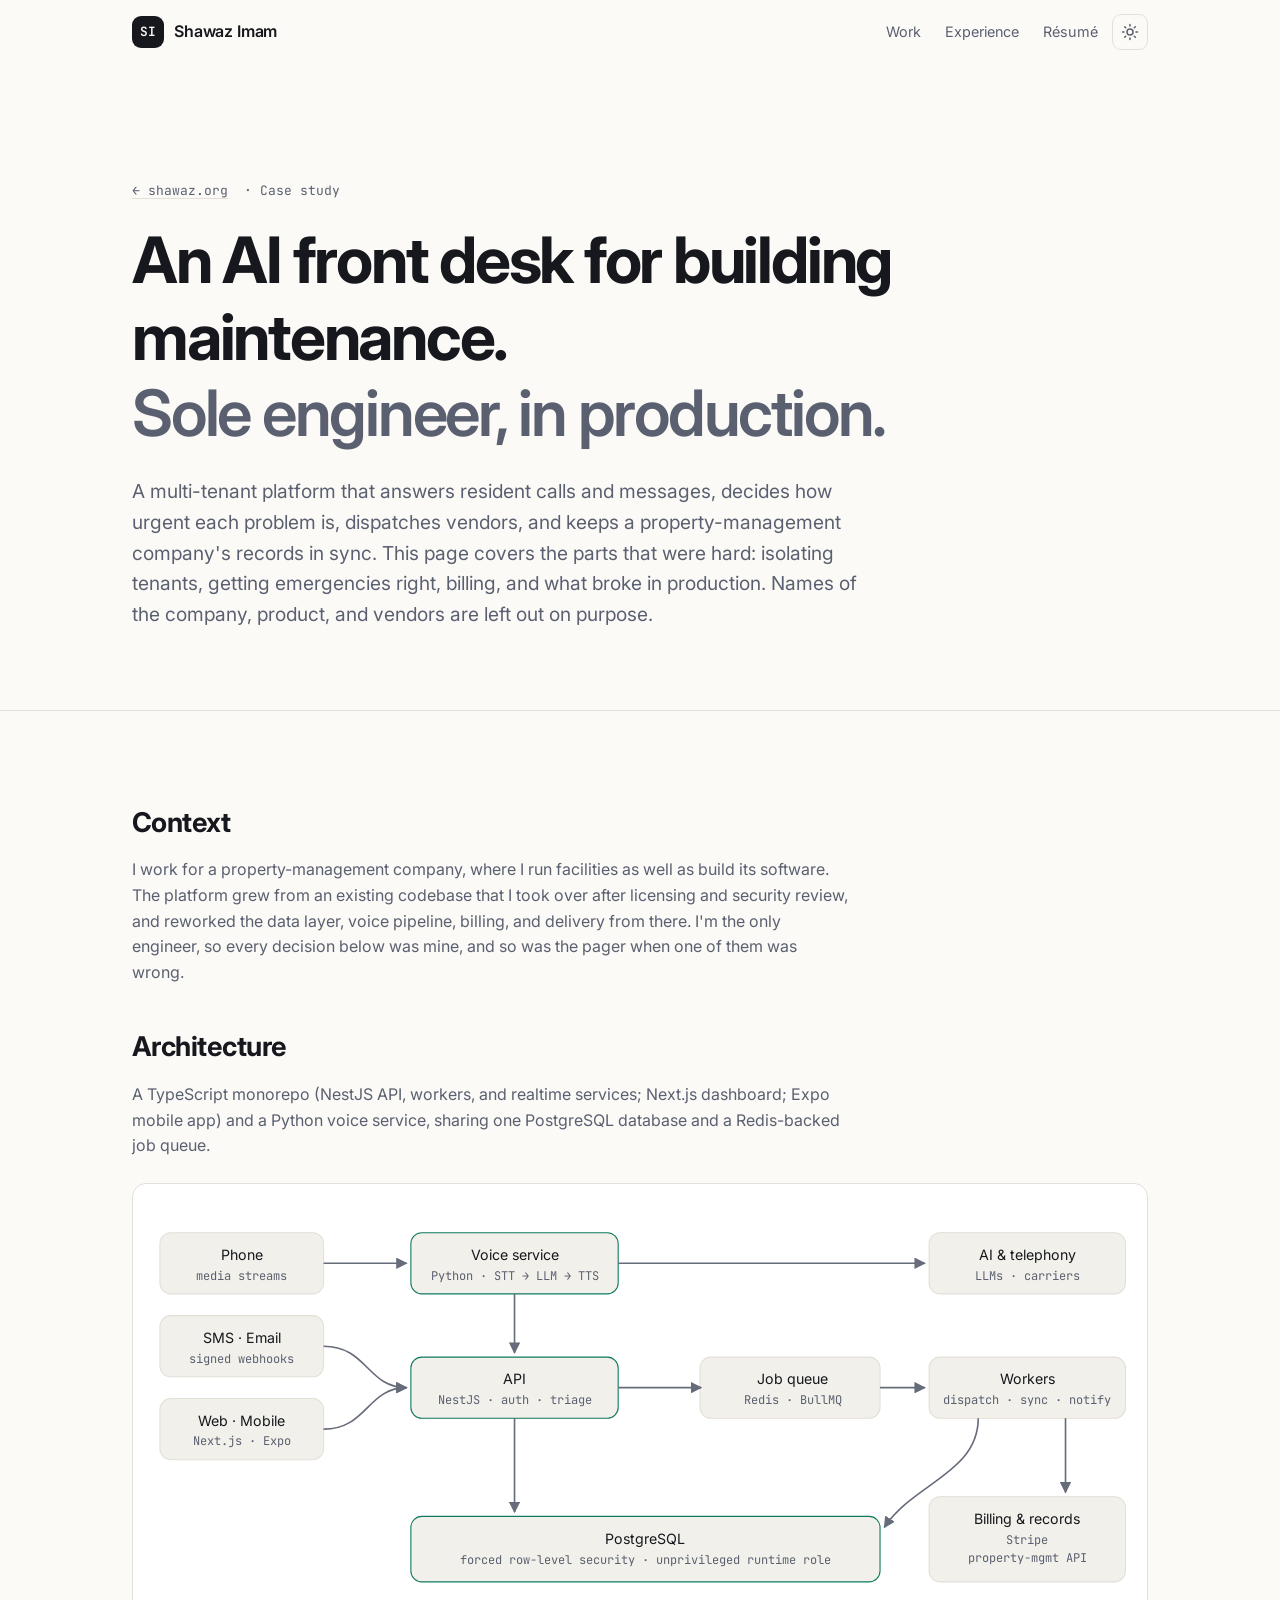
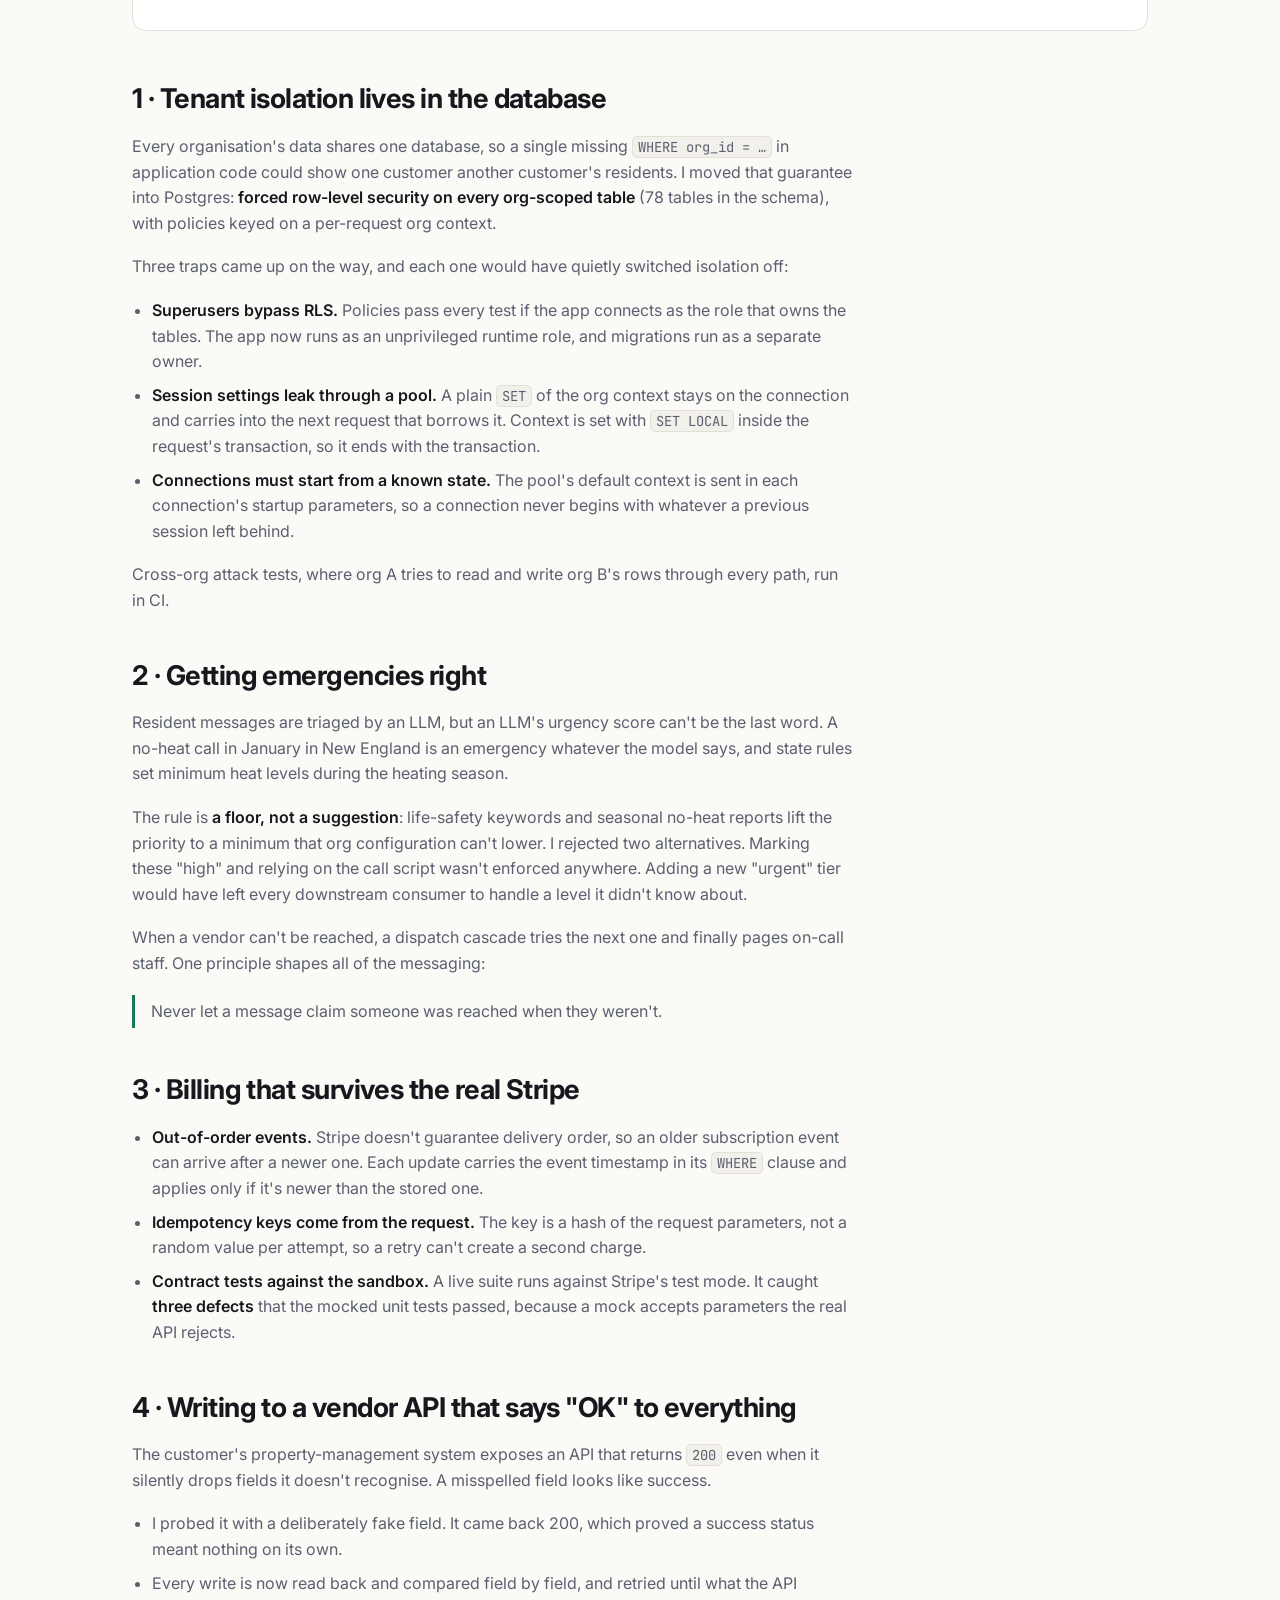
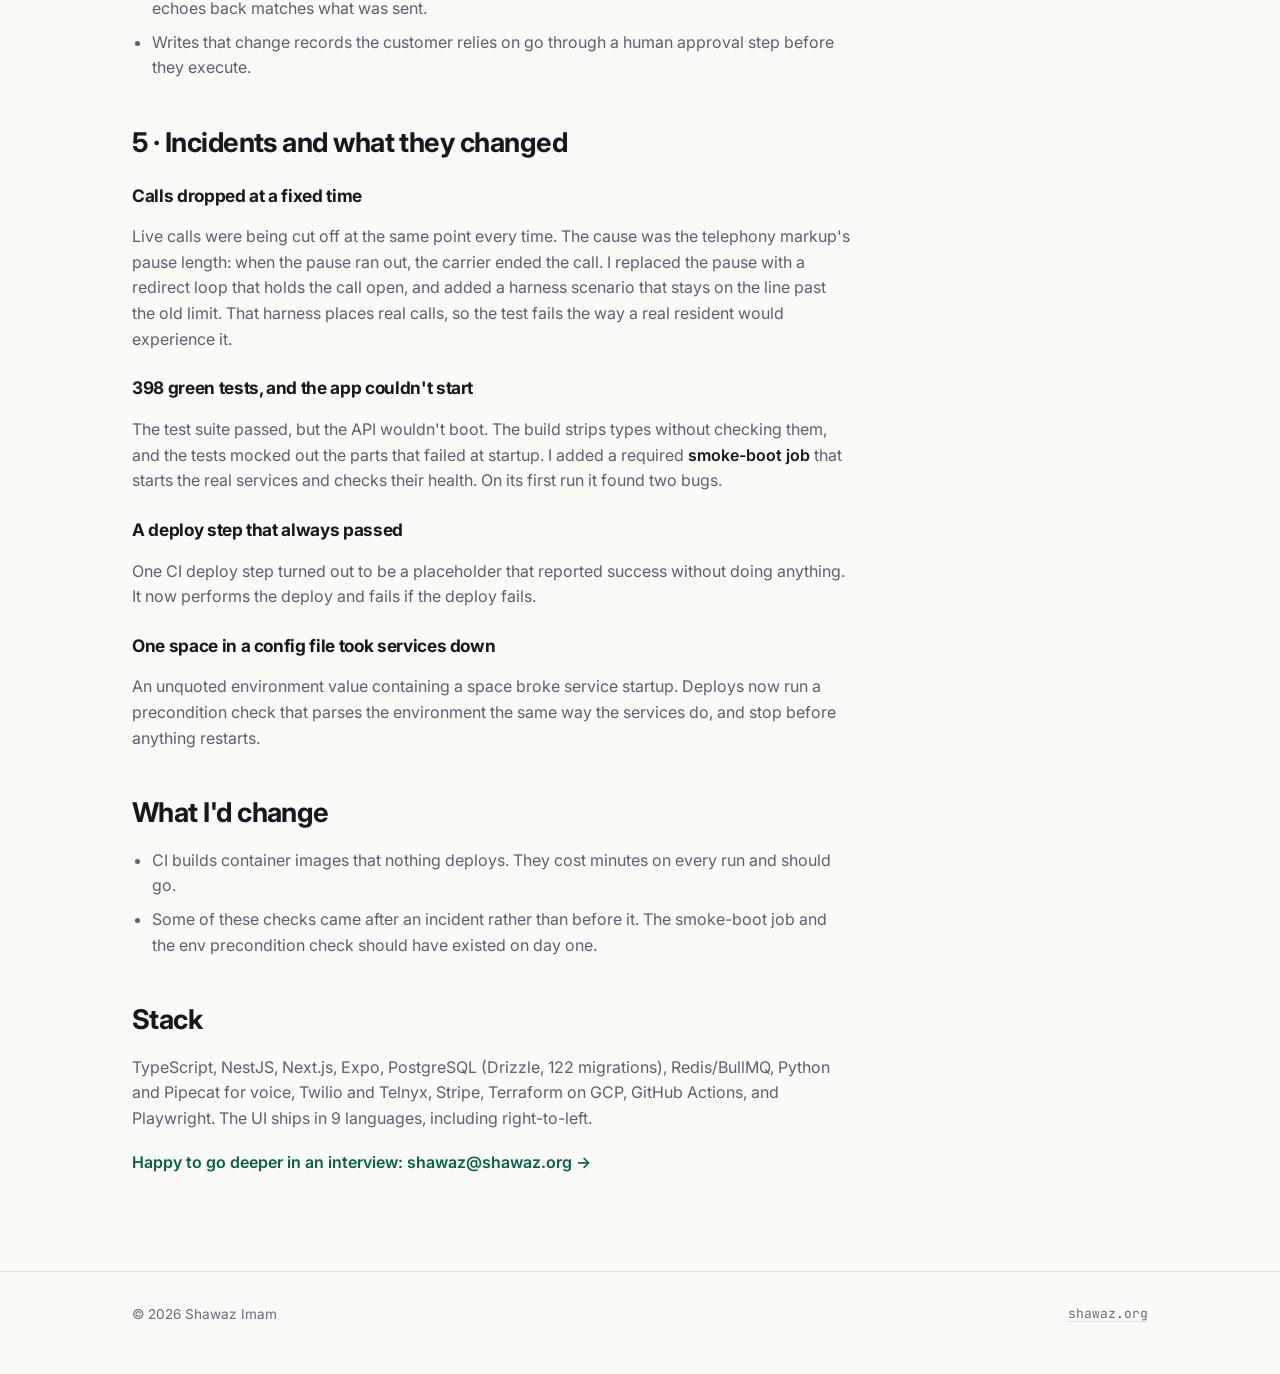
==== case-study.html @ 7c925826 "Redesign: case study, one-page résumé, monogram icons, SEO files - Home: backend/platform positionin" ====
<!doctype html>
<html lang="en">
  <head>
    <meta charset="UTF-8" />
    <meta name="viewport" content="width=device-width, initial-scale=1.0" />
    <title>Case Study: AI Maintenance Platform — Shawaz Imam</title>
    <meta
      name="description"
      content="Case study: how I designed and operate a multi-tenant property-maintenance platform with an AI voice front desk. Tenant isolation, safety-critical triage, billing, and incidents."
    />
    <meta property="og:title" content="Case study: an AI front desk for building maintenance" />
    <meta
      property="og:description"
      content="Multi-tenant Postgres, real-time voice AI, and Rust, running in production."
    />
    <meta property="og:type" content="article" />
    <meta property="og:url" content="https://shawaz.org/case-study.html" />
    <meta property="og:image" content="https://shawaz.org/Images/og.png" />
    <meta property="og:image:width" content="1200" />
    <meta property="og:image:height" content="630" />
    <meta property="og:image:alt" content="Shawaz Imam, backend and platform engineer" />
    <meta name="twitter:card" content="summary_large_image" />
    <meta name="twitter:title" content="Shawaz Imam — Backend &amp; Platform Engineer" />
    <meta name="twitter:image" content="https://shawaz.org/Images/og.png" />
    <meta name="theme-color" content="#0c0e12" media="(prefers-color-scheme: dark)" />
    <meta name="theme-color" content="#fbfaf7" media="(prefers-color-scheme: light)" />
    <link rel="canonical" href="https://shawaz.org/case-study.html" />
    <link rel="icon" href="./favicon.ico" sizes="32x32" />
    <link rel="icon" href="./Images/favicon.svg" type="image/svg+xml" />
    <link rel="apple-touch-icon" href="./Images/apple-touch-icon.png" />
    <link rel="manifest" href="./site.webmanifest" />
    <link rel="preconnect" href="https://fonts.googleapis.com" />
    <link rel="preconnect" href="https://fonts.gstatic.com" crossorigin />
    <link
      href="https://fonts.googleapis.com/css2?family=Inter:wght@400;500;600;700&family=JetBrains+Mono:wght@400;500;600&display=swap"
      rel="stylesheet"
    />
    <link rel="stylesheet" href="./styles/main.css" />
    <script>
      try {
        var t = localStorage.getItem("shawaz-theme");
        if (t === "light" || t === "dark") document.documentElement.setAttribute("data-theme", t);
      } catch (e) {}
    </script>
    <script type="application/ld+json">
      {
        "@context": "https://schema.org",
        "@type": "Person",
        "name": "Shawaz Imam",
        "jobTitle": "Backend & Platform Engineer",
        "email": "mailto:shawaz@shawaz.org",
        "url": "https://shawaz.org",
        "sameAs": ["https://github.com/shawazi", "https://www.linkedin.com/in/shawazi/"]
      }
    </script>
  </head>
  <body>
    <a class="skip" href="#main">Skip to content</a>

    <header class="nav">
      <div class="wrap">
        <a class="brand" href="./" aria-label="Shawaz Imam, home">
          <span class="monogram" aria-hidden="true">SI</span>
          <span>Shawaz Imam</span>
        </a>
        <nav aria-label="Primary">
          <ul class="nav-links">
            <li class="hide-sm"><a href="./#work">Work</a></li>
            <li class="hide-sm"><a href="./#experience">Experience</a></li>
            <li><a href="./resume.html">Résumé</a></li>
            <li>
              <button class="icon-btn" id="theme-toggle" type="button" aria-label="Toggle color theme">
                <svg viewBox="0 0 24 24" fill="none" stroke="currentColor" stroke-width="2" stroke-linecap="round" stroke-linejoin="round" aria-hidden="true">
                  <circle cx="12" cy="12" r="4" />
                  <path d="M12 2v2M12 20v2M4.9 4.9l1.4 1.4M17.7 17.7l1.4 1.4M2 12h2M20 12h2M4.9 19.1l1.4-1.4M17.7 6.3l1.4-1.4" />
                </svg>
              </button>
            </li>
          </ul>
        </nav>
      </div>
    </header>

    <main id="main">
      <section class="hero">
        <div class="wrap">
          <p class="eyebrow mono"><a href="./">← shawaz.org</a>&nbsp;·&nbsp;Case study</p>
          <h1>An AI front desk for building maintenance. <span>Sole engineer, in production.</span></h1>
          <p class="lede">
            A multi-tenant platform that answers resident calls and messages, decides how urgent each problem is,
            dispatches vendors, and keeps a property-management company's records in sync. This page covers the parts
            that were hard: isolating tenants, getting emergencies right, billing, and what broke in production.
            Names of the company, product, and vendors are left out on purpose.
          </p>
        </div>
      </section>

      <section class="block">
        <div class="wrap">
          <div class="article">
            <h2 style="margin-top: 0">Context</h2>
            <p>
              I work for a property-management company, where I run facilities as well as build its software. The
              platform grew from an existing codebase that I took over after licensing and security review, and reworked
              the data layer, voice pipeline, billing, and delivery from there. I'm the only engineer, so every decision below
              was mine, and so was the pager when one of them was wrong.
            </p>

            <h2>Architecture</h2>
            <p>
              A TypeScript monorepo (NestJS API, workers, and realtime services; Next.js dashboard; Expo mobile app) and a
              Python voice service, sharing one PostgreSQL database and a Redis-backed job queue.
            </p>
          </div>

          <figure class="diagram" style="margin: 24px 0 0" aria-label="Architecture diagram">
            <svg viewBox="0 0 900 380" role="img" aria-labelledby="dg-title">
              <title id="dg-title">Residents reach the platform by phone, SMS, email, or web. Calls go to a Python voice service, which hands off to the NestJS API along with every other channel. The API enqueues jobs on Redis for workers that dispatch, sync, and notify. All services read and write a PostgreSQL database under row-level security. External systems are telephony carriers, LLM providers, Stripe, and the customer's property-management system.</title>
              <defs>
                <marker id="ah" viewBox="0 0 10 10" refX="9" refY="5" markerWidth="7" markerHeight="7" orient="auto-start-reverse"><path class="arrow" d="M0 0L10 5L0 10z" /></marker>
              </defs>
              <!-- channels -->
              <rect class="box" x="10" y="30" width="150" height="56" rx="10" /><text x="85" y="55" text-anchor="middle">Phone</text><text class="sub" x="85" y="73" text-anchor="middle">media streams</text>
              <rect class="box" x="10" y="106" width="150" height="56" rx="10" /><text x="85" y="131" text-anchor="middle">SMS · Email</text><text class="sub" x="85" y="149" text-anchor="middle">signed webhooks</text>
              <rect class="box" x="10" y="182" width="150" height="56" rx="10" /><text x="85" y="207" text-anchor="middle">Web · Mobile</text><text class="sub" x="85" y="225" text-anchor="middle">Next.js · Expo</text>
              <!-- services -->
              <rect class="box key" x="240" y="30" width="190" height="56" rx="10" /><text x="335" y="55" text-anchor="middle">Voice service</text><text class="sub" x="335" y="73" text-anchor="middle">Python · STT → LLM → TTS</text>
              <rect class="box key" x="240" y="144" width="190" height="56" rx="10" /><text x="335" y="169" text-anchor="middle">API</text><text class="sub" x="335" y="187" text-anchor="middle">NestJS · auth · triage</text>
              <rect class="box" x="505" y="144" width="165" height="56" rx="10" /><text x="590" y="169" text-anchor="middle">Job queue</text><text class="sub" x="590" y="187" text-anchor="middle">Redis · BullMQ</text>
              <rect class="box" x="715" y="144" width="180" height="56" rx="10" /><text x="805" y="169" text-anchor="middle">Workers</text><text class="sub" x="805" y="187" text-anchor="middle">dispatch · sync · notify</text>
              <!-- db -->
              <rect class="box key" x="240" y="290" width="430" height="60" rx="10" /><text x="455" y="315" text-anchor="middle">PostgreSQL</text><text class="sub" x="455" y="334" text-anchor="middle">forced row-level security · unprivileged runtime role</text>
              <!-- external -->
              <rect class="box" x="715" y="30" width="180" height="56" rx="10" /><text x="805" y="55" text-anchor="middle">AI &amp; telephony</text><text class="sub" x="805" y="73" text-anchor="middle">LLMs · carriers</text>
              <rect class="box" x="715" y="272" width="180" height="78" rx="10" /><text x="805" y="297" text-anchor="middle">Billing &amp; records</text><text class="sub" x="805" y="315" text-anchor="middle">Stripe</text><text class="sub" x="805" y="332" text-anchor="middle">property-mgmt API</text>
              <!-- edges -->
              <path class="edge" d="M160 58H236" marker-end="url(#ah)" />
              <path class="edge" d="M160 134C200 134 200 172 236 172" marker-end="url(#ah)" />
              <path class="edge" d="M160 210C200 210 200 172 236 172" marker-end="url(#ah)" />
              <path class="edge" d="M335 86V140" marker-end="url(#ah)" />
              <path class="edge" d="M430 172H506" marker-end="url(#ah)" />
              <path class="edge" d="M670 172H711" marker-end="url(#ah)" />
              <path class="edge" d="M430 58H711" marker-end="url(#ah)" />
              <path class="edge" d="M335 200V286" marker-end="url(#ah)" />
              <path class="edge" d="M760 200C760 250 700 260 674 300" marker-end="url(#ah)" />
              <path class="edge" d="M840 200V268" marker-end="url(#ah)" />
            </svg>
          </figure>

          <div class="article" style="margin-top: 24px">
            <h2>1 · Tenant isolation lives in the database</h2>
            <p>
              Every organisation's data shares one database, so a single missing <code>WHERE org_id = …</code> in
              application code could show one customer another customer's residents. I moved that guarantee into
              Postgres: <strong>forced row-level security on every org-scoped table</strong> (78 tables in the schema),
              with policies keyed on a per-request org context.
            </p>
            <p>Three traps came up on the way, and each one would have quietly switched isolation off:</p>
            <ul>
              <li><strong>Superusers bypass RLS.</strong> Policies pass every test if the app connects as the role that owns the tables. The app now runs as an unprivileged runtime role, and migrations run as a separate owner.</li>
              <li><strong>Session settings leak through a pool.</strong> A plain <code>SET</code> of the org context stays on the connection and carries into the next request that borrows it. Context is set with <code>SET LOCAL</code> inside the request's transaction, so it ends with the transaction.</li>
              <li><strong>Connections must start from a known state.</strong> The pool's default context is sent in each connection's startup parameters, so a connection never begins with whatever a previous session left behind.</li>
            </ul>
            <p>Cross-org attack tests, where org A tries to read and write org B's rows through every path, run in CI.</p>

            <h2>2 · Getting emergencies right</h2>
            <p>
              Resident messages are triaged by an LLM, but an LLM's urgency score can't be the last word. A no-heat call
              in January in New England is an emergency whatever the model says, and state rules set minimum heat
              levels during the heating season.
            </p>
            <p>
              The rule is <strong>a floor, not a suggestion</strong>: life-safety keywords and seasonal no-heat reports
              lift the priority to a minimum that org configuration can't lower. I rejected two alternatives. Marking
              these "high" and relying on the call script wasn't enforced anywhere. Adding a new "urgent" tier would
              have left every downstream consumer to handle a level it didn't know about.
            </p>
            <p>
              When a vendor can't be reached, a dispatch cascade tries the next one and finally pages on-call staff.
              One principle shapes all of the messaging:
            </p>
            <p class="callout">Never let a message claim someone was reached when they weren't.</p>

            <h2>3 · Billing that survives the real Stripe</h2>
            <ul>
              <li><strong>Out-of-order events.</strong> Stripe doesn't guarantee delivery order, so an older subscription event can arrive after a newer one. Each update carries the event timestamp in its <code>WHERE</code> clause and applies only if it's newer than the stored one.</li>
              <li><strong>Idempotency keys come from the request.</strong> The key is a hash of the request parameters, not a random value per attempt, so a retry can't create a second charge.</li>
              <li><strong>Contract tests against the sandbox.</strong> A live suite runs against Stripe's test mode. It caught <strong>three defects</strong> that the mocked unit tests passed, because a mock accepts parameters the real API rejects.</li>
            </ul>

            <h2>4 · Writing to a vendor API that says "OK" to everything</h2>
            <p>
              The customer's property-management system exposes an API that returns <code>200</code> even when it
              silently drops fields it doesn't recognise. A misspelled field looks like success.
            </p>
            <ul>
              <li>I probed it with a deliberately fake field. It came back 200, which proved a success status meant nothing on its own.</li>
              <li>Every write is now read back and compared field by field, and retried until what the API echoes back matches what was sent.</li>
              <li>Writes that change records the customer relies on go through a human approval step before they execute.</li>
            </ul>

            <h2>5 · Incidents and what they changed</h2>
            <h3>Calls dropped at a fixed time</h3>
            <p>
              Live calls were being cut off at the same point every time. The cause was the telephony markup's pause
              length: when the pause ran out, the carrier ended the call. I replaced the pause with a redirect loop that
              holds the call open, and added a harness scenario that stays on the line past the old limit. That
              harness places real calls, so the test fails the way a real resident would experience it.
            </p>
            <h3>398 green tests, and the app couldn't start</h3>
            <p>
              The test suite passed, but the API wouldn't boot. The build strips types without checking them, and the
              tests mocked out the parts that failed at startup. I added a required <strong>smoke-boot job</strong> that
              starts the real services and checks their health. On its first run it found two bugs.
            </p>
            <h3>A deploy step that always passed</h3>
            <p>
              One CI deploy step turned out to be a placeholder that reported success without doing anything. It now
              performs the deploy and fails if the deploy fails.
            </p>
            <h3>One space in a config file took services down</h3>
            <p>
              An unquoted environment value containing a space broke service startup. Deploys now run a precondition
              check that parses the environment the same way the services do, and stop before anything restarts.
            </p>

            <h2>What I'd change</h2>
            <ul>
              <li>CI builds container images that nothing deploys. They cost minutes on every run and should go.</li>
              <li>Some of these checks came after an incident rather than before it. The smoke-boot job and the env precondition check should have existed on day one.</li>
            </ul>

            <h2>Stack</h2>
            <p>
              TypeScript, NestJS, Next.js, Expo, PostgreSQL (Drizzle, 122 migrations), Redis/BullMQ, Python and Pipecat for
              voice, Twilio and Telnyx, Stripe, Terraform on GCP, GitHub Actions, and Playwright. The UI ships in 9
              languages, including right-to-left.
            </p>
            <p>
              <a class="card-link" href="mailto:shawaz@shawaz.org">Happy to go deeper in an interview: shawaz@shawaz.org →</a>
            </p>
          </div>
        </div>
      </section>
    </main>

    <footer>
      <div class="wrap">
        <span>© <span id="year">2026</span> Shawaz Imam</span>
        <span class="mono"><a href="./">shawaz.org</a></span>
      </div>
    </footer>

    <script src="./scripts/main.js" defer></script>
  </body>
</html>
---- styles/main.css ----
/* shawaz.org — single stylesheet, no build step (served as-is by GitHub Pages). */

:root {
  --bg: #fbfaf7;
  --bg-raised: #ffffff;
  --bg-sunken: #f2f0ea;
  --text: #16181d;
  --text-muted: #5b6070;
  --text-faint: #676c7b;
  --border: #e3e0d8;
  --accent: #0f7a5c;
  --accent-soft: #0f7a5c14;
  --accent-text: #0b5f48;
  --focus: #2f6fed;
  --shadow: 0 1px 2px #0000000d, 0 8px 24px -12px #00000026;

  --font-sans:
    "Inter", ui-sans-serif, system-ui, -apple-system, "Segoe UI", sans-serif;
  --font-mono:
    "JetBrains Mono", ui-monospace, "SFMono-Regular", Menlo, monospace;

  --radius: 14px;
  --wrap: 1080px;
  --gutter: clamp(16px, 4vw, 32px);

  color-scheme: light;
}

@media (prefers-color-scheme: dark) {
  :root:not([data-theme="light"]) {
    --bg: #0c0e12;
    --bg-raised: #13161c;
    --bg-sunken: #0f1216;
    --text: #e8e9ec;
    --text-muted: #a2a7b3;
    --text-faint: #8e94a3;
    --border: #232833;
    --accent: #3ecf9b;
    --accent-soft: #3ecf9b17;
    --accent-text: #6ee0b5;
    --focus: #7aa7ff;
    --shadow: 0 1px 2px #00000066, 0 12px 32px -16px #000000b3;
    color-scheme: dark;
  }
}

:root[data-theme="dark"] {
  --bg: #0c0e12;
  --bg-raised: #13161c;
  --bg-sunken: #0f1216;
  --text: #e8e9ec;
  --text-muted: #a2a7b3;
  --text-faint: #8e94a3;
  --border: #232833;
  --accent: #3ecf9b;
  --accent-soft: #3ecf9b17;
  --accent-text: #6ee0b5;
  --focus: #7aa7ff;
  --shadow: 0 1px 2px #00000066, 0 12px 32px -16px #000000b3;
  color-scheme: dark;
}

*,
*::before,
*::after {
  box-sizing: border-box;
}

html {
  scroll-behavior: smooth;
  scroll-padding-top: 80px;
  -webkit-text-size-adjust: 100%;
}

body {
  margin: 0;
  background: var(--bg);
  color: var(--text);
  font-family: var(--font-sans);
  font-size: 16px;
  line-height: 1.6;
  -webkit-font-smoothing: antialiased;
  text-rendering: optimizeLegibility;
  overflow-x: hidden;
}

a {
  color: inherit;
  text-decoration-color: var(--border);
  text-underline-offset: 3px;
  transition:
    color 0.15s,
    text-decoration-color 0.15s;
}

a:hover {
  color: var(--accent-text);
  text-decoration-color: currentColor;
}

:focus-visible {
  outline: 2px solid var(--focus);
  outline-offset: 3px;
  border-radius: 6px;
}

h1,
h2,
h3 {
  line-height: 1.2;
  letter-spacing: -0.02em;
  margin: 0;
}

p {
  margin: 0;
}

ul {
  margin: 0;
  padding: 0;
}

.wrap {
  max-width: var(--wrap);
  margin: 0 auto;
  padding: 0 var(--gutter);
}

.skip {
  position: absolute;
  left: -999px;
  top: 8px;
  background: var(--bg-raised);
  padding: 8px 12px;
  border-radius: 8px;
  z-index: 100;
}

.skip:focus {
  left: 8px;
}

.mono {
  font-family: var(--font-mono);
  font-size: 0.8125rem;
  letter-spacing: 0;
}

/* ---------- Nav ---------- */

.nav {
  position: sticky;
  top: 0;
  z-index: 50;
  background: color-mix(in srgb, var(--bg) 82%, transparent);
  backdrop-filter: saturate(160%) blur(12px);
  -webkit-backdrop-filter: saturate(160%) blur(12px);
  border-bottom: 1px solid transparent;
  transition: border-color 0.2s;
}

.nav.scrolled {
  border-bottom-color: var(--border);
}

.nav .wrap {
  display: flex;
  align-items: center;
  justify-content: space-between;
  height: 64px;
  gap: 16px;
}

.brand {
  display: inline-flex;
  align-items: center;
  gap: 10px;
  font-weight: 600;
  text-decoration: none;
  letter-spacing: -0.01em;
}

.monogram {
  display: grid;
  place-items: center;
  width: 32px;
  height: 32px;
  border-radius: 9px;
  background: var(--text);
  color: var(--bg);
  font-family: var(--font-mono);
  font-size: 0.8rem;
  font-weight: 600;
}

.nav-links {
  display: flex;
  align-items: center;
  gap: 4px;
  list-style: none;
}

.nav-links a {
  display: inline-block;
  padding: 6px 10px;
  border-radius: 8px;
  font-size: 0.9rem;
  color: var(--text-muted);
  text-decoration: none;
}

.nav-links a:hover {
  color: var(--text);
  background: var(--bg-sunken);
}

.icon-btn {
  display: inline-grid;
  place-items: center;
  width: 36px;
  height: 36px;
  border: 1px solid var(--border);
  border-radius: 9px;
  background: transparent;
  color: var(--text-muted);
  cursor: pointer;
}

.icon-btn:hover {
  color: var(--text);
  background: var(--bg-sunken);
}

.icon-btn svg {
  width: 18px;
  height: 18px;
}

@media (max-width: 720px) {
  .nav-links .hide-sm {
    display: none;
  }
}

/* ---------- Hero ---------- */

.hero {
  padding: clamp(56px, 10vw, 112px) 0 clamp(48px, 7vw, 80px);
}

.eyebrow {
  display: inline-flex;
  align-items: center;
  gap: 8px;
  color: var(--text-muted);
  margin-bottom: 20px;
}

.dot {
  width: 8px;
  height: 8px;
  border-radius: 50%;
  background: var(--accent);
  box-shadow: 0 0 0 4px var(--accent-soft);
}

.hero h1 {
  font-size: clamp(2.3rem, 6vw, 4rem);
  font-weight: 700;
  letter-spacing: -0.035em;
  max-width: 20ch;
}

.hero h1 span {
  display: block;
  color: var(--text-muted);
  font-weight: 600;
}

.lede {
  margin-top: 24px;
  max-width: 62ch;
  font-size: clamp(1.05rem, 1.6vw, 1.2rem);
  color: var(--text-muted);
}

.lede strong {
  color: var(--text);
  font-weight: 600;
}

.cta {
  display: flex;
  flex-wrap: wrap;
  gap: 12px;
  margin-top: 32px;
}

.btn {
  display: inline-flex;
  align-items: center;
  gap: 8px;
  padding: 11px 18px;
  border-radius: 10px;
  border: 1px solid var(--border);
  background: var(--bg-raised);
  font-weight: 500;
  font-size: 0.95rem;
  text-decoration: none;
  transition:
    transform 0.15s,
    border-color 0.15s,
    background 0.15s;
}

.btn:hover {
  transform: translateY(-1px);
  border-color: var(--text-faint);
  color: var(--text);
}

.btn.primary {
  background: var(--text);
  color: var(--bg);
  border-color: var(--text);
}

.btn.primary:hover {
  color: var(--bg);
  opacity: 0.9;
}

.btn svg {
  width: 16px;
  height: 16px;
}

.stats {
  display: grid;
  grid-template-columns: repeat(4, minmax(0, 1fr));
  gap: 1px;
  margin-top: clamp(48px, 7vw, 72px);
  background: var(--border);
  border: 1px solid var(--border);
  border-radius: var(--radius);
  overflow: hidden;
}

.stat {
  background: var(--bg-raised);
  padding: 20px 22px;
}

.stat b {
  display: block;
  font-size: clamp(1.4rem, 2.6vw, 1.9rem);
  font-weight: 700;
  letter-spacing: -0.03em;
  font-variant-numeric: tabular-nums;
}

.stat span {
  display: block;
  margin-top: 4px;
  font-size: 0.85rem;
  color: var(--text-muted);
  line-height: 1.4;
}

@media (max-width: 720px) {
  .stats {
    grid-template-columns: repeat(2, minmax(0, 1fr));
  }
}

/* ---------- Sections ---------- */

section.block {
  padding: clamp(56px, 8vw, 96px) 0;
  border-top: 1px solid var(--border);
}

.section-head {
  display: grid;
  gap: 10px;
  margin-bottom: 40px;
  max-width: 68ch;
}

.section-head .mono {
  color: var(--accent-text);
}

.section-head h2 {
  font-size: clamp(1.6rem, 3.2vw, 2.25rem);
  font-weight: 700;
}

.section-head p {
  color: var(--text-muted);
}

/* ---------- About ---------- */

.about {
  display: grid;
  grid-template-columns: 1.4fr 1fr;
  gap: clamp(32px, 5vw, 64px);
  align-items: start;
}

.about .prose p + p {
  margin-top: 16px;
}

.about .prose p {
  color: var(--text-muted);
}

.about .prose strong {
  color: var(--text);
  font-weight: 600;
}

.facts {
  list-style: none;
  border: 1px solid var(--border);
  border-radius: var(--radius);
  background: var(--bg-raised);
}

.facts li {
  display: flex;
  justify-content: space-between;
  gap: 16px;
  padding: 14px 18px;
  font-size: 0.92rem;
}

.facts li + li {
  border-top: 1px solid var(--border);
}

.facts li span:first-child {
  color: var(--text-muted);
}

.facts li span:last-child {
  text-align: right;
  font-weight: 500;
}

@media (max-width: 820px) {
  .about {
    grid-template-columns: 1fr;
  }
}

/* ---------- Work ---------- */

.work {
  display: grid;
  grid-template-columns: repeat(2, minmax(0, 1fr));
  gap: 20px;
}

.card {
  display: flex;
  flex-direction: column;
  gap: 14px;
  padding: 26px;
  border: 1px solid var(--border);
  border-radius: var(--radius);
  background: var(--bg-raised);
  box-shadow: var(--shadow);
}

.card.wide {
  grid-column: 1 / -1;
}

.card-top {
  display: flex;
  justify-content: space-between;
  align-items: baseline;
  gap: 12px;
  color: var(--text-faint);
}

.card h3 {
  font-size: 1.2rem;
  font-weight: 650;
}

.card > p {
  color: var(--text-muted);
}

.card ul {
  list-style: none;
  display: grid;
  gap: 8px;
}

.card li {
  position: relative;
  padding-left: 18px;
  font-size: 0.94rem;
  color: var(--text-muted);
}

.card li::before {
  content: "";
  position: absolute;
  left: 2px;
  top: 0.72em;
  width: 6px;
  height: 6px;
  border-radius: 2px;
  background: var(--accent);
}

.card li strong {
  color: var(--text);
  font-weight: 600;
}

.tags {
  display: flex;
  flex-wrap: wrap;
  gap: 6px;
  margin-top: auto;
  padding-top: 6px;
  list-style: none;
}

.tags li {
  padding: 3px 9px;
  border-radius: 999px;
  background: var(--bg-sunken);
  border: 1px solid var(--border);
  font-family: var(--font-mono);
  font-size: 0.74rem;
  color: var(--text-muted);
}

.tags li::before {
  display: none;
}

.card .tags {
  display: flex;
}

.card .tags li {
  padding-left: 9px;
}

.note {
  margin-top: 20px;
  font-size: 0.88rem;
  color: var(--text-faint);
}

@media (max-width: 820px) {
  .work {
    grid-template-columns: 1fr;
  }
}

/* ---------- Principles ---------- */

.principles {
  display: grid;
  grid-template-columns: repeat(2, minmax(0, 1fr));
  gap: 1px;
  background: var(--border);
  border: 1px solid var(--border);
  border-radius: var(--radius);
  overflow: hidden;
}

.principle {
  padding: 26px;
  background: var(--bg-raised);
}

.principle .mono {
  color: var(--accent-text);
}

.principle h3 {
  margin-top: 8px;
  font-size: 1.05rem;
  font-weight: 650;
}

.principle p {
  margin-top: 8px;
  font-size: 0.94rem;
  color: var(--text-muted);
}

@media (max-width: 720px) {
  .principles {
    grid-template-columns: 1fr;
  }
}

/* ---------- Experience ---------- */

.timeline {
  list-style: none;
  display: grid;
  gap: 0;
}

.role {
  display: grid;
  grid-template-columns: 200px 1fr;
  gap: 24px;
  padding: 28px 0;
}

.role + .role {
  border-top: 1px solid var(--border);
}

.role .when {
  color: var(--text-faint);
  padding-top: 3px;
}

.role h3 {
  font-size: 1.1rem;
  font-weight: 650;
}

.role .org {
  margin-top: 2px;
  color: var(--text-muted);
  font-size: 0.95rem;
}

.role ul {
  list-style: none;
  display: grid;
  gap: 8px;
  margin-top: 14px;
}

.role li {
  position: relative;
  padding-left: 18px;
  color: var(--text-muted);
  font-size: 0.95rem;
}

.role li::before {
  content: "—";
  position: absolute;
  left: 0;
  color: var(--text-faint);
}

@media (max-width: 720px) {
  .role {
    grid-template-columns: 1fr;
    gap: 6px;
  }
}

/* ---------- Skills ---------- */

.skills {
  display: grid;
  grid-template-columns: repeat(3, minmax(0, 1fr));
  gap: 20px;
}

.skill-group {
  padding: 22px;
  border: 1px solid var(--border);
  border-radius: var(--radius);
  background: var(--bg-raised);
}

.skill-group h3 {
  font-size: 0.95rem;
  font-weight: 650;
  margin-bottom: 14px;
}

.skill-group .tags {
  margin-top: 0;
  padding-top: 0;
}

@media (max-width: 900px) {
  .skills {
    grid-template-columns: repeat(2, minmax(0, 1fr));
  }
}

@media (max-width: 560px) {
  .skills {
    grid-template-columns: 1fr;
  }
}

/* ---------- Earlier work ---------- */

.earlier {
  display: grid;
  grid-template-columns: repeat(3, minmax(0, 1fr));
  gap: 12px;
  list-style: none;
}

.earlier a {
  display: block;
  height: 100%;
  padding: 16px 18px;
  border: 1px solid var(--border);
  border-radius: 12px;
  text-decoration: none;
  background: var(--bg-raised);
}

.earlier a:hover {
  border-color: var(--text-faint);
}

.earlier b {
  display: block;
  font-weight: 600;
  font-size: 0.95rem;
}

.earlier span {
  display: block;
  margin-top: 2px;
  color: var(--text-muted);
  font-size: 0.85rem;
}

@media (max-width: 720px) {
  .earlier {
    grid-template-columns: 1fr;
  }
}

/* ---------- Contact / footer ---------- */

.contact {
  display: grid;
  gap: 24px;
  justify-items: start;
}

.contact h2 {
  font-size: clamp(1.8rem, 4.4vw, 3rem);
  font-weight: 700;
  letter-spacing: -0.035em;
  max-width: 18ch;
}

.contact p {
  color: var(--text-muted);
  max-width: 56ch;
}

footer {
  padding: 32px 0 48px;
  border-top: 1px solid var(--border);
  color: var(--text-faint);
  font-size: 0.85rem;
}

footer .wrap {
  display: flex;
  flex-wrap: wrap;
  justify-content: space-between;
  gap: 12px;
}

/* ---------- Motion ---------- */

@media (prefers-reduced-motion: reduce) {
  html {
    scroll-behavior: auto;
  }

  .btn {
    transform: none;
    transition: none;
  }
}

@media print {
  .nav,
  .cta,
  .icon-btn {
    display: none;
  }

}

/* ---------- Case study ---------- */

.card-link {
  font-weight: 600;
  color: var(--accent-text);
  text-decoration: none;
}

.card-link:hover {
  text-decoration: underline;
}

.article {
  max-width: 72ch;
  display: grid;
  gap: 18px;
}

.article h2 {
  font-size: clamp(1.35rem, 2.6vw, 1.7rem);
  margin-top: 28px;
}

.article h3 {
  font-size: 1.08rem;
  margin-top: 8px;
}

.article p,
.article li {
  color: var(--text-muted);
}

.article strong {
  color: var(--text);
  font-weight: 600;
}

.article ul {
  display: grid;
  gap: 8px;
  padding-left: 20px;
}

.article code {
  font-family: var(--font-mono);
  font-size: 0.86em;
  background: var(--bg-sunken);
  border: 1px solid var(--border);
  border-radius: 5px;
  padding: 1px 5px;
}

.callout {
  border-left: 3px solid var(--accent);
  padding: 4px 0 4px 16px;
  color: var(--text);
}

.diagram {
  overflow-x: auto;
  border: 1px solid var(--border);
  border-radius: var(--radius);
  background: var(--bg-raised);
  padding: 16px;
}

.diagram svg {
  display: block;
  min-width: 640px;
  width: 100%;
  height: auto;
}

.diagram .box {
  fill: var(--bg-sunken);
  stroke: var(--border);
}

.diagram .box.key {
  stroke: var(--accent);
}

.diagram text {
  fill: var(--text);
  font-family: var(--font-sans);
  font-size: 13px;
}

.diagram .sub {
  fill: var(--text-muted);
  font-size: 11px;
  font-family: var(--font-mono);
}

.diagram .edge {
  stroke: var(--text-faint);
  stroke-width: 1.5;
  fill: none;
}

.diagram .arrow {
  fill: var(--text-faint);
}
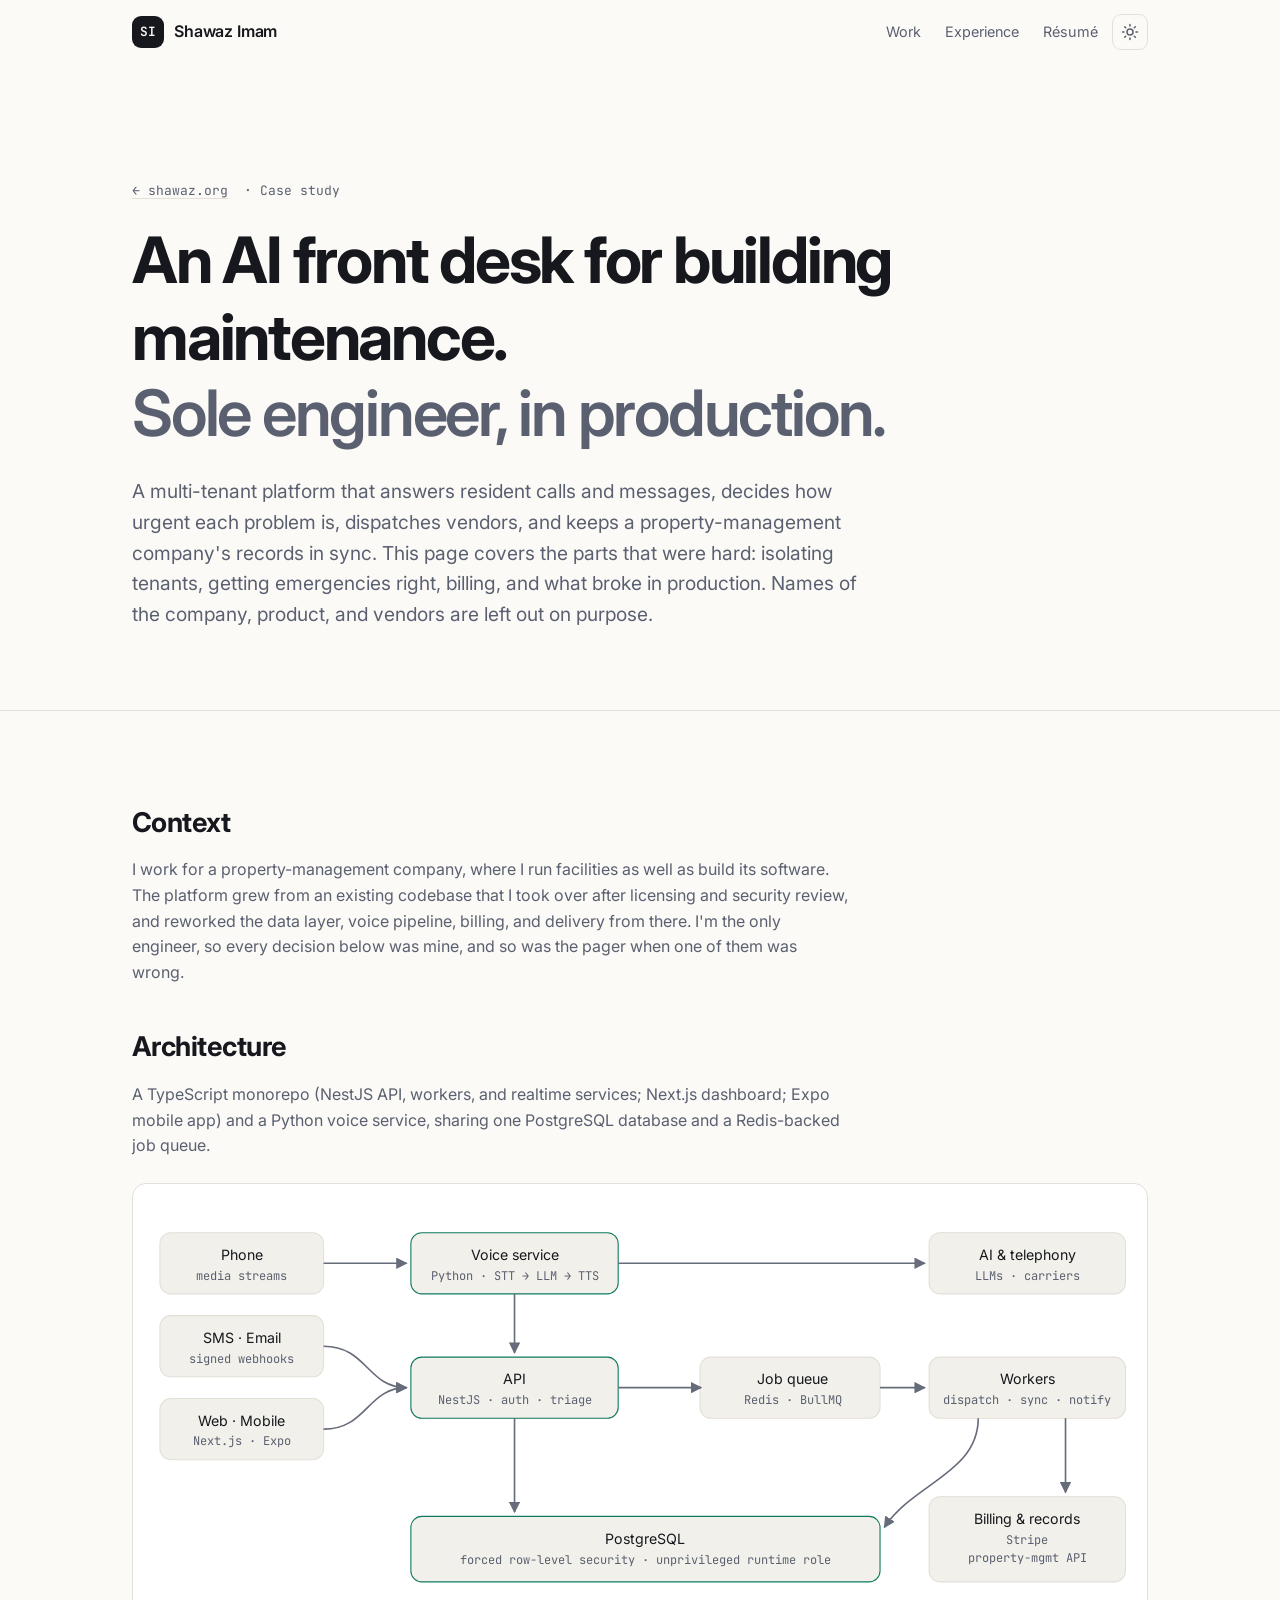
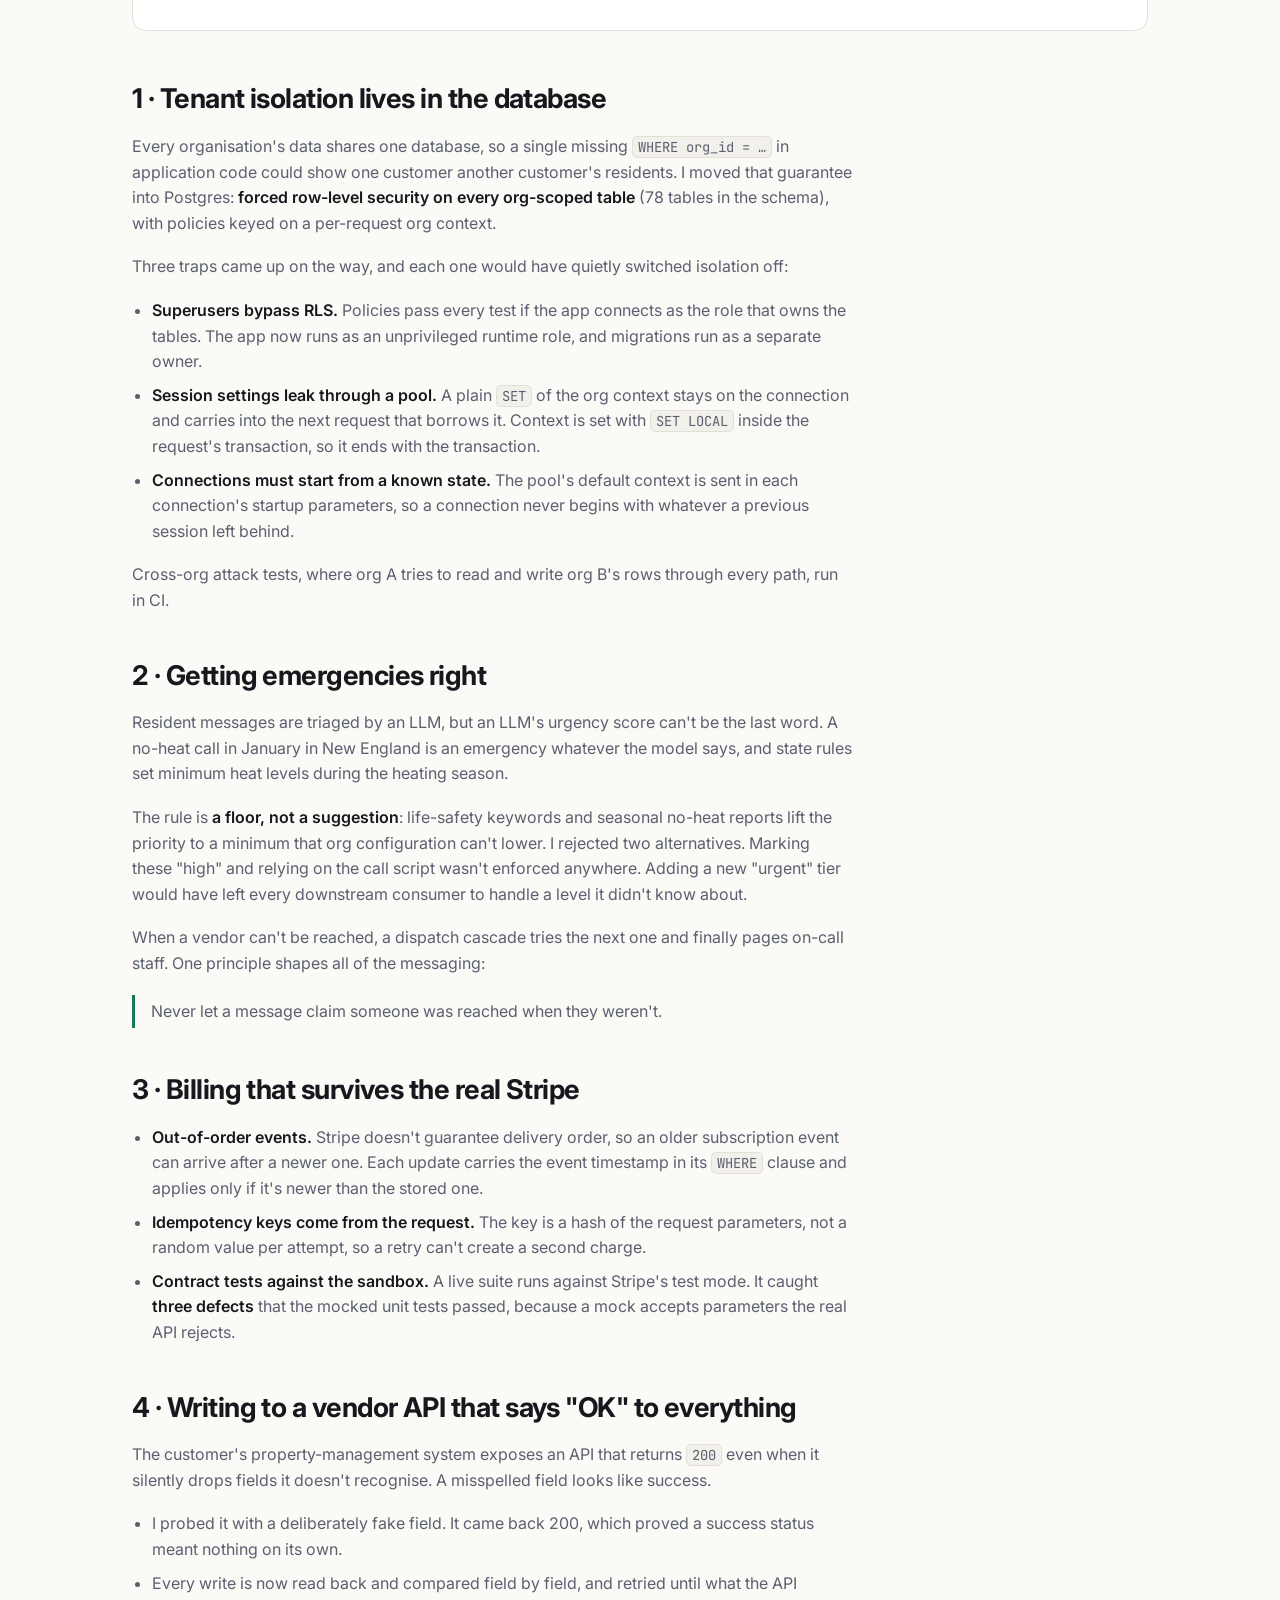
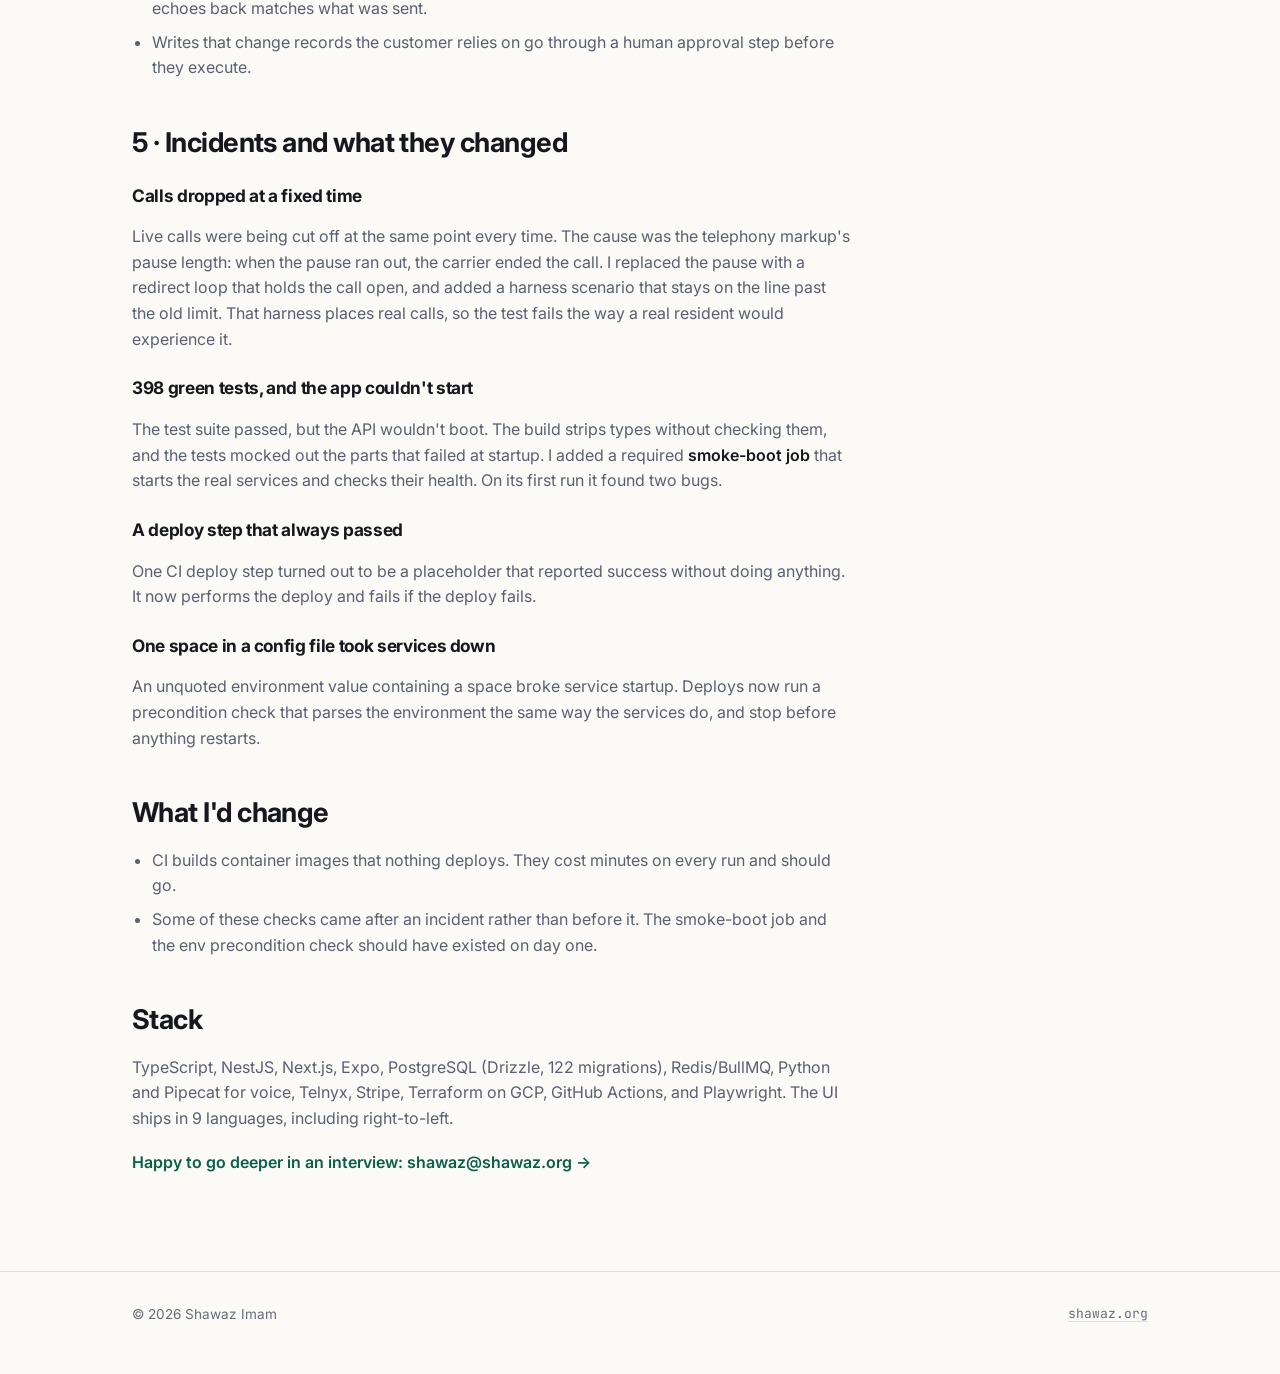
==== commit 5beaf369: "chore: drop Twilio from the stack lists (Twilio removed) Claude-Session: https://claude.ai/code/sess" ====
--- a/case-study.html
+++ b/case-study.html
@@ -50,7 +50,7 @@
         "jobTitle": "Backend & Platform Engineer",
         "email": "mailto:shawaz@shawaz.org",
         "url": "https://shawaz.org",
-        "sameAs": ["https://github.com/shawazi", "https://www.linkedin.com/in/shawazi/"]
+        "sameAs": ["https://github.com/shawazi", "https://www.linkedin.com/in/shawazai/"]
       }
     </script>
   </head>
@@ -233,7 +233,7 @@
             <h2>Stack</h2>
             <p>
               TypeScript, NestJS, Next.js, Expo, PostgreSQL (Drizzle, 122 migrations), Redis/BullMQ, Python and Pipecat for
-              voice, Twilio and Telnyx, Stripe, Terraform on GCP, GitHub Actions, and Playwright. The UI ships in 9
+              voice, Telnyx, Stripe, Terraform on GCP, GitHub Actions, and Playwright. The UI ships in 9
               languages, including right-to-left.
             </p>
             <p>
